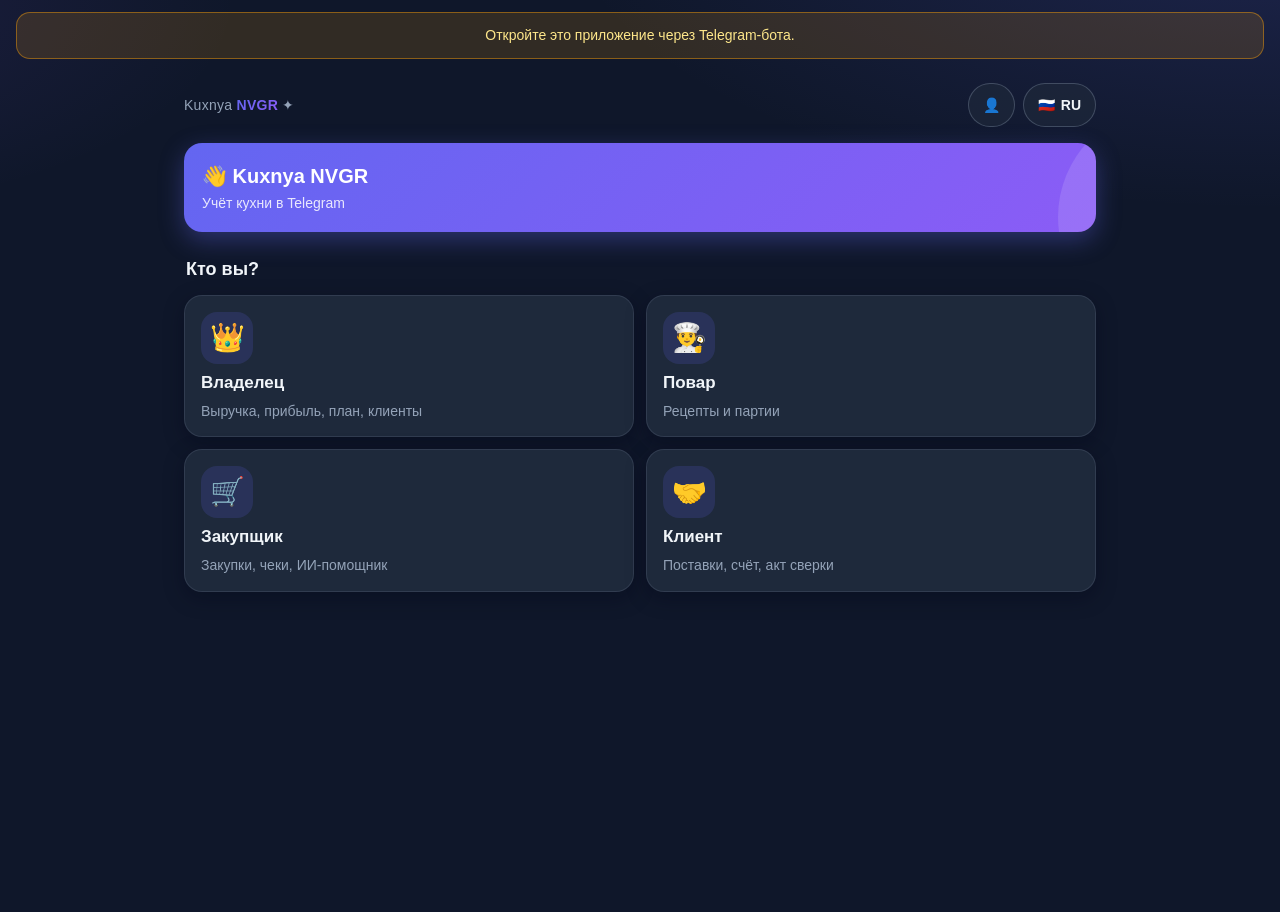
==== templates/index.html @ 3eb4c25a "Вход «Войти», план/факт с прогнозом, детали клиента, «откуда цифры», акт как в 1С По отзывам о внедр" ====
<!DOCTYPE html>
<html lang="ru">
<head>
  <meta charset="UTF-8">
  <meta name="viewport" content="width=device-width, initial-scale=1, maximum-scale=1, viewport-fit=cover">
  <meta name="theme-color" content="#0f172a">
  <title>Kuxnya NVGR</title>
  <script src="https://telegram.org/js/telegram-web-app.js"></script>
  <link rel="stylesheet" href="/static/css/style.css">
</head>
<body>
  <!--
    Экран «Войти». Его открывает синяя кнопка меню бота.
    Если роль уже выбрана — сразу переходим на её экран; если нет (или нажали «Сменить роль»,
    ?choose=1) — показываем карточки ролей. Права проверяет сервер: POST /api/me/role.
  -->
  <main class="app">
    <header class="topbar">
      <div>
        <div class="hello" id="hello">👋 Kuxnya NVGR</div>
        <div class="subtitle" data-i18n="enter_subtitle"></div>
      </div>
    </header>

    <div id="loading" class="card" style="text-align:center">
      <span class="spinner" style="border-color:rgba(255,255,255,.2);border-top-color:#8b5cf6"></span>
    </div>

    <section class="section" id="roles" hidden>
      <div class="section-title" data-i18n="choose_role_title"></div>
      <div class="role-grid">
        <button type="button" class="role-card" data-role="owner"><span class="r-icon">👑</span><span class="r-name" data-i18n="role_owner_name"></span><span class="r-hint" data-i18n="role_owner_hint"></span></button>
        <button type="button" class="role-card" data-role="cook"><span class="r-icon">👨‍🍳</span><span class="r-name" data-i18n="role_cook_name"></span><span class="r-hint" data-i18n="role_cook_hint"></span></button>
        <button type="button" class="role-card" data-role="purchaser"><span class="r-icon">🛒</span><span class="r-name" data-i18n="role_purchaser_name"></span><span class="r-hint" data-i18n="role_purchaser_hint"></span></button>
        <button type="button" class="role-card" data-role="client"><span class="r-icon">🤝</span><span class="r-name" data-i18n="role_client_name"></span><span class="r-hint" data-i18n="role_client_hint"></span></button>
      </div>
    </section>
  </main>

  <script src="/static/js/i18n.js"></script>
  <script src="/static/js/app.js"></script>
  <script>
    "use strict";
    App.init();
    const { api, tg, esc, toast, showError } = App;
    const t = I18N.t;
    const $ = (id) => document.getElementById(id);
    const params = new URLSearchParams(location.search);
    const ROLES = ["owner", "cook", "purchaser", "client"];

    /** Переход на экран роли с сохранением языка */
    function go(role) {
      location.replace(`/app/${role}?lang=${encodeURIComponent(I18N.lang)}`);
    }

    function showRoles(current) {
      $("loading").hidden = true;
      $("roles").hidden = false;
      document.querySelectorAll(".role-card").forEach((c) => c.classList.toggle("active", c.dataset.role === current));
    }

    (async function start() {
      const name = tg && tg.initDataUnsafe && tg.initDataUnsafe.user ? tg.initDataUnsafe.user.first_name : "";
      if (name) $("hello").textContent = `👋 ${t("greet_hello")}, ${name}`;
      let me = null;
      try { me = await api("/api/me"); } catch (e) { /* вне Telegram — просто покажем роли */ }
      if (me && me.role && ROLES.includes(me.role) && !params.get("choose")) return go(me.role);
      showRoles(me && me.role);
    })();

    $("roles").addEventListener("click", async (ev) => {
      const card = ev.target.closest("[data-role]");
      if (!card || card.disabled) return;
      document.querySelectorAll(".role-card").forEach((c) => { c.disabled = true; });
      card.classList.add("active");
      try {
        await api("/api/me/role", { json: { role: card.dataset.role } });   // права проверяет сервер
        go(card.dataset.role);
      } catch (e) {
        toast(e.status === 403 ? t("role_not_allowed") : App.errorText(e), "error");
        document.querySelectorAll(".role-card").forEach((c) => { c.disabled = false; c.classList.remove("active"); });
      }
    });
  </script>
</body>
</html>
---- static/css/style.css ----
/* =====================================================================
   Kuxnya NVGR — единые стили всех Mini App (владелец, повар, закупщик, клиент).
   Mobile-first: базовые стили — для телефона, медиа-запросы расширяют
   сетки на планшете и десктопе. Тёмная тема по умолчанию.
   ===================================================================== */

/* ---------- 1. Цветовая схема и размеры (CSS-переменные) ---------- */
:root {
  /* Фон и поверхности */
  --bg: #0f172a;              /* фон страницы */
  --bg-elevated: #1e293b;     /* карточки */
  --bg-soft: #334155;         /* поля ввода, вложенные блоки */
  --border: rgba(148, 163, 184, 0.16);
  --border-strong: rgba(148, 163, 184, 0.32);

  /* Текст */
  --text: #f1f5f9;
  --text-muted: #94a3b8;
  --text-dim: #64748b;

  /* Акценты */
  --primary: #6366f1;
  --primary-2: #8b5cf6;
  --primary-soft: rgba(99, 102, 241, 0.16);
  --success: #10b981;
  --success-soft: rgba(16, 185, 129, 0.15);
  --danger: #ef4444;
  --danger-soft: rgba(239, 68, 68, 0.15);
  --warning: #f59e0b;
  --warning-soft: rgba(245, 158, 11, 0.15);
  --info: #38bdf8;
  --info-soft: rgba(56, 189, 248, 0.15);

  /* Градиенты для акцентных элементов */
  --grad-primary: linear-gradient(135deg, #6366f1 0%, #8b5cf6 100%);
  --grad-success: linear-gradient(135deg, #10b981 0%, #059669 100%);
  --grad-danger: linear-gradient(135deg, #ef4444 0%, #dc2626 100%);
  --grad-warning: linear-gradient(135deg, #f59e0b 0%, #ea580c 100%);
  --grad-info: linear-gradient(135deg, #38bdf8 0%, #6366f1 100%);

  /* Скругления, тени, отступы, анимации */
  --radius-sm: 10px;
  --radius: 14px;
  --radius-lg: 18px;
  --shadow: 0 6px 20px rgba(2, 6, 23, 0.35);
  --shadow-lg: 0 18px 48px rgba(2, 6, 23, 0.55);
  --shadow-glow: 0 8px 24px rgba(99, 102, 241, 0.35);
  --gap: 12px;
  --tap: 48px;                /* минимальная высота нажимаемого элемента (>= 44px) */
  --ease: cubic-bezier(0.22, 1, 0.36, 1);
  --t-fast: 0.15s var(--ease);
  --t: 0.25s var(--ease);
  --safe-bottom: env(safe-area-inset-bottom, 0px);
}

/* ---------- 2. Базовые стили ---------- */
*, *::before, *::after { box-sizing: border-box; }

/* Атрибут hidden всегда скрывает элемент: иначе display у классов (.btn и др.) перебивает его */
[hidden] { display: none !important; }

html { -webkit-text-size-adjust: 100%; color-scheme: dark; }

body {
  margin: 0;
  min-height: 100vh;
  background:
    radial-gradient(1200px 500px at 100% -10%, rgba(99, 102, 241, 0.18), transparent 60%),
    radial-gradient(900px 400px at -20% 0%, rgba(139, 92, 246, 0.12), transparent 55%),
    var(--bg);
  background-attachment: fixed;
  color: var(--text);
  font: 15px/1.5 -apple-system, BlinkMacSystemFont, "SF Pro Text", "Segoe UI", Roboto, "Helvetica Neue", Arial, sans-serif;
  -webkit-font-smoothing: antialiased;
  -webkit-tap-highlight-color: transparent;
}

/* Основной контейнер страницы */
.app {
  max-width: 720px;
  margin: 0 auto;
  padding: 16px 16px calc(96px + var(--safe-bottom));
  display: flex;
  flex-direction: column;
  gap: 16px;
}

h1, h2, h3 { margin: 0; line-height: 1.25; letter-spacing: -0.01em; }
h1 { font-size: 22px; font-weight: 700; }
h2 { font-size: 18px; font-weight: 650; }
h3 { font-size: 16px; font-weight: 600; }
p { margin: 0; }
a { color: var(--primary); }

.muted { color: var(--text-muted); }
.dim { color: var(--text-dim); }
.small { font-size: 14px; }
.ok, .text-success { color: var(--success); }
.danger, .text-danger { color: var(--danger); }
.text-warning { color: var(--warning); }
.right { text-align: right; }
.nowrap { white-space: nowrap; }
.num { font-variant-numeric: tabular-nums; }

/* ---------- 3. Верхняя панель (приветствие + баланс) ---------- */
.topbar {
  display: flex;
  align-items: center;
  justify-content: space-between;
  gap: var(--gap);
  padding: 18px;
  border-radius: var(--radius-lg);
  background: var(--grad-primary);
  box-shadow: var(--shadow-glow);
  color: #fff;
  position: relative;
  overflow: hidden;
  animation: fade-up 0.4s var(--ease) both;
}
.topbar::after { /* декоративный блик */
  content: "";
  position: absolute;
  inset: -40% -20% auto auto;
  width: 220px; height: 220px;
  border-radius: 50%;
  background: rgba(255, 255, 255, 0.12);
  pointer-events: none;
}
.topbar .hello { font-size: 20px; font-weight: 700; }
.topbar .subtitle { font-size: 14px; opacity: 0.85; margin-top: 2px; }
.topbar .balance {
  text-align: right;
  background: rgba(255, 255, 255, 0.16);
  border: 1px solid rgba(255, 255, 255, 0.22);
  border-radius: var(--radius);
  padding: 8px 12px;
  backdrop-filter: blur(6px);
  position: relative;
  z-index: 1;
  flex-shrink: 0;
}
.topbar .balance .label { font-size: 12px; opacity: 0.85; }
.topbar .balance .value { font-size: 17px; font-weight: 700; white-space: nowrap; }

/* ---------- 4. Карточки ---------- */
.card {
  background: var(--bg-elevated);
  border: 1px solid var(--border);
  border-radius: var(--radius-lg);
  padding: 16px;
  box-shadow: var(--shadow);
  animation: fade-up 0.35s var(--ease) both;
}
.card + .card { margin-top: 0; }
.card-head {
  display: flex;
  align-items: center;
  justify-content: space-between;
  gap: var(--gap);
  margin-bottom: 12px;
}
.card-head .hint { font-size: 13px; color: var(--text-muted); }

.section { display: flex; flex-direction: column; gap: 12px; }
.section-title {
  display: flex; align-items: center; justify-content: space-between; gap: var(--gap);
  font-size: 18px; font-weight: 650; margin: 4px 2px 0;
}

/* ---------- 5. KPI-карточки (сетка 2x2) ---------- */
.kpi-grid {
  display: grid;
  grid-template-columns: repeat(2, minmax(0, 1fr));
  gap: var(--gap);
}
.kpi {
  position: relative;
  display: flex;
  flex-direction: column;
  gap: 8px;
  padding: 14px;
  min-height: 116px;
  border-radius: var(--radius-lg);
  background: var(--bg-elevated);
  border: 1px solid var(--border);
  box-shadow: var(--shadow);
  overflow: hidden;
  transition: transform var(--t), border-color var(--t);
  animation: fade-up 0.4s var(--ease) both;
}
.kpi:nth-child(2) { animation-delay: 0.04s; }
.kpi:nth-child(3) { animation-delay: 0.08s; }
.kpi:nth-child(4) { animation-delay: 0.12s; }
.kpi:hover { transform: translateY(-2px); border-color: var(--border-strong); }
.kpi .icon {
  width: 40px; height: 40px;
  display: grid; place-items: center;
  border-radius: 12px;
  font-size: 20px;
  background: var(--grad-primary);
  box-shadow: 0 6px 16px rgba(99, 102, 241, 0.35);
}
.kpi.success .icon { background: var(--grad-success); box-shadow: 0 6px 16px rgba(16, 185, 129, 0.3); }
.kpi.warning .icon { background: var(--grad-warning); box-shadow: 0 6px 16px rgba(245, 158, 11, 0.3); }
.kpi.danger .icon  { background: var(--grad-danger);  box-shadow: 0 6px 16px rgba(239, 68, 68, 0.3); }
.kpi.info .icon    { background: var(--grad-info);    box-shadow: 0 6px 16px rgba(56, 189, 248, 0.3); }
.kpi .label { font-size: 14px; color: var(--text-muted); }
.kpi .value { font-size: 20px; font-weight: 750; line-height: 1.15; font-variant-numeric: tabular-nums; word-break: break-word; }
.kpi .sub { font-size: 13px; color: var(--text-dim); }
.kpi.wide { grid-column: 1 / -1; }

/* Компактные показатели (строка мини-статистики) */
.mini-stats {
  display: grid;
  grid-template-columns: repeat(2, minmax(0, 1fr));
  gap: 8px;
}
.mini-stat {
  padding: 10px 12px;
  border-radius: var(--radius);
  background: rgba(30, 41, 59, 0.6);
  border: 1px solid var(--border);
}
.mini-stat .label { font-size: 13px; color: var(--text-muted); }
.mini-stat .value { font-size: 15px; font-weight: 650; font-variant-numeric: tabular-nums; }

/* ---------- 6. Графики ---------- */
.chart-box { position: relative; height: 240px; }
.chart-box.small { height: 200px; }

/* ---------- 7. Кнопки ---------- */
.btn {
  display: inline-flex;
  align-items: center;
  justify-content: center;
  gap: 8px;
  width: 100%;
  min-height: var(--tap);
  padding: 12px 18px;
  border: 0;
  border-radius: var(--radius);
  background: var(--grad-primary);
  color: #fff;
  font: inherit;
  font-size: 16px;
  font-weight: 650;
  cursor: pointer;
  box-shadow: var(--shadow-glow);
  transition: transform var(--t-fast), box-shadow var(--t), filter var(--t), opacity var(--t);
  user-select: none;
}
.btn:hover { filter: brightness(1.08); box-shadow: 0 10px 28px rgba(99, 102, 241, 0.45); }
.btn:active { transform: scale(0.97); }
.btn:disabled { opacity: 0.5; cursor: default; transform: none; filter: none; }
.btn.lg { min-height: 56px; font-size: 17px; border-radius: var(--radius-lg); }
.btn.secondary { background: var(--bg-soft); color: var(--text); box-shadow: none; }
.btn.secondary:hover { background: #3b4a61; }
.btn.ghost { background: transparent; color: var(--primary); box-shadow: none; border: 1px solid var(--border-strong); }
.btn.ghost:hover { background: var(--primary-soft); }
.btn.success { background: var(--grad-success); box-shadow: 0 8px 24px rgba(16, 185, 129, 0.3); }
.btn.danger { background: var(--grad-danger); box-shadow: 0 8px 24px rgba(239, 68, 68, 0.3); }
.btn.auto { width: auto; }
.btn .spinner { width: 18px; height: 18px; }

/* Кнопки быстрых действий (иконка + подпись) */
.quick-actions {
  display: grid;
  grid-template-columns: repeat(3, minmax(0, 1fr));
  gap: 8px;
}
.quick-action {
  display: flex;
  flex-direction: column;
  align-items: center;
  justify-content: center;
  gap: 4px;
  min-height: 68px;
  padding: 10px 6px;
  border-radius: var(--radius);
  border: 1px solid var(--border);
  background: var(--bg-elevated);
  color: var(--text);
  font: inherit;
  font-size: 13px;
  font-weight: 600;
  cursor: pointer;
  transition: transform var(--t-fast), background var(--t), border-color var(--t);
}
.quick-action .qa-icon { font-size: 22px; line-height: 1; }
.quick-action:hover { background: #24324a; border-color: var(--border-strong); }
.quick-action:active { transform: scale(0.96); }
.quick-action:disabled { opacity: 0.5; }

/* Круглая кнопка-иконка (закрыть модалку и т.п.) */
.icon-btn {
  width: 44px; height: 44px;
  display: grid; place-items: center;
  border-radius: 50%;
  border: 0;
  background: var(--bg-soft);
  color: var(--text);
  font-size: 18px;
  cursor: pointer;
  transition: background var(--t), transform var(--t-fast);
  flex-shrink: 0;
}
.icon-btn:hover { background: #3b4a61; }
.icon-btn:active { transform: scale(0.92); }

/* ---------- 8. Вкладки (сегментированный переключатель) ---------- */
.tabs {
  position: sticky;
  top: 8px;
  z-index: 20;
  display: flex;
  gap: 4px;
  padding: 4px;
  border-radius: var(--radius);
  background: rgba(30, 41, 59, 0.85);
  border: 1px solid var(--border);
  backdrop-filter: blur(10px);
  box-shadow: var(--shadow);
}
.tabs button {
  flex: 1;
  min-height: 44px;
  padding: 8px 10px;
  border: 0;
  border-radius: var(--radius-sm);
  background: transparent;
  color: var(--text-muted);
  font: inherit;
  font-size: 14px;
  font-weight: 600;
  cursor: pointer;
  transition: background var(--t), color var(--t), box-shadow var(--t);
  white-space: nowrap;
}
.tabs button:hover { color: var(--text); }
.tabs button.active { background: var(--grad-primary); color: #fff; box-shadow: 0 4px 14px rgba(99, 102, 241, 0.4); }
[data-panel] { animation: fade-in 0.25s var(--ease) both; }

/* Чипы (выбор периода и т.п.) */
.chips { display: flex; gap: 8px; overflow-x: auto; scrollbar-width: none; padding-bottom: 2px; }
.chips::-webkit-scrollbar { display: none; }
.chip {
  flex-shrink: 0;
  min-height: 44px;
  padding: 8px 16px;
  border-radius: 999px;
  border: 1px solid var(--border-strong);
  background: transparent;
  color: var(--text-muted);
  font: inherit;
  font-size: 14px;
  font-weight: 600;
  cursor: pointer;
  transition: all var(--t);
}
.chip:hover { color: var(--text); border-color: var(--primary); }
.chip.active { background: var(--primary-soft); border-color: var(--primary); color: #c7d2fe; }

/* ---------- 9. Формы ---------- */
.form { display: flex; flex-direction: column; gap: 12px; }
.field { display: flex; flex-direction: column; gap: 6px; }
label { font-size: 14px; color: var(--text-muted); font-weight: 500; }
input, select, textarea {
  width: 100%;
  min-height: var(--tap);
  padding: 12px 14px;
  border-radius: var(--radius);
  border: 1px solid var(--border-strong);
  background: var(--bg-soft);
  color: var(--text);
  font: inherit;
  font-size: 16px;                 /* 16px — чтобы iOS не увеличивал страницу при фокусе */
  outline: none;
  transition: border-color var(--t), box-shadow var(--t), background var(--t);
  -webkit-appearance: none;
  appearance: none;
}
select {
  padding-right: 40px;
  background-image: url("data:image/svg+xml,%3Csvg xmlns='http://www.w3.org/2000/svg' width='12' height='8' viewBox='0 0 12 8'%3E%3Cpath d='M1 1l5 5 5-5' stroke='%2394a3b8' stroke-width='2' fill='none' stroke-linecap='round'/%3E%3C/svg%3E");
  background-repeat: no-repeat;
  background-position: right 14px center;
}
input::placeholder { color: var(--text-dim); }
input:focus, select:focus, textarea:focus {
  border-color: var(--primary);
  box-shadow: 0 0 0 4px rgba(99, 102, 241, 0.2);
  background: #3a4860;
}
input.invalid, select.invalid { border-color: var(--danger); box-shadow: 0 0 0 4px rgba(239, 68, 68, 0.15); }
input[type="date"] { min-width: 0; }
input[type="date"]::-webkit-calendar-picker-indicator { filter: invert(0.8); }
.row { display: grid; grid-template-columns: repeat(2, minmax(0, 1fr)); gap: 12px; }
.row.thirds { grid-template-columns: 2fr 1fr; }

/* Итоговая сумма крупным шрифтом */
.total-big {
  display: flex;
  align-items: baseline;
  justify-content: space-between;
  gap: var(--gap);
  padding: 14px 16px;
  border-radius: var(--radius);
  background: var(--primary-soft);
  border: 1px solid rgba(99, 102, 241, 0.35);
}
.total-big .label { font-size: 14px; color: #c7d2fe; }
.total-big .value { font-size: 26px; font-weight: 800; font-variant-numeric: tabular-nums; }

/* ---------- 10. Списки и таблицы ---------- */
.list { display: flex; flex-direction: column; }
.list-item {
  display: flex;
  align-items: center;
  justify-content: space-between;
  gap: var(--gap);
  min-height: 56px;
  padding: 10px 8px;
  margin: 0 -8px;
  border-radius: var(--radius-sm);
  transition: background var(--t);
}
.list-item + .list-item { border-top: 1px solid var(--border); }
.list-item:hover { background: rgba(51, 65, 85, 0.45); }
.list-item .title { font-weight: 600; }
.list-item .hint { font-size: 14px; color: var(--text-muted); }
.list-item .amount { font-weight: 700; font-variant-numeric: tabular-nums; white-space: nowrap; }
.list-item .lead {
  width: 40px; height: 40px; flex-shrink: 0;
  display: grid; place-items: center;
  border-radius: 12px;
  background: var(--bg-soft);
  font-size: 18px;
}
.list-item .grow { flex: 1; min-width: 0; }
.list-item .grow .title { overflow: hidden; text-overflow: ellipsis; }

/* Группа по месяцу в списке поставок */
.list-group-title {
  font-size: 13px; font-weight: 600; color: var(--text-dim);
  text-transform: uppercase; letter-spacing: 0.04em;
  padding: 12px 0 4px;
}

.table-wrap { overflow-x: auto; margin: 0 -4px; }
table { width: 100%; border-collapse: separate; border-spacing: 0; font-size: 14px; }
th {
  text-align: left; font-weight: 600; font-size: 12px; color: var(--text-muted);
  text-transform: uppercase; letter-spacing: 0.04em;
  padding: 8px 10px; border-bottom: 1px solid var(--border-strong);
}
td { padding: 11px 10px; border-bottom: 1px solid var(--border); vertical-align: middle; }
tbody tr:nth-child(even) td { background: rgba(51, 65, 85, 0.22); }
tbody tr { transition: background var(--t); }
tbody tr:hover td { background: rgba(99, 102, 241, 0.12); }
tbody tr:last-child td { border-bottom: 0; }
th.right, td.right { text-align: right; }

/* ---------- 11. Бейджи и статусы ---------- */
.badge {  /* мелкая метка-статус: 13px */
  display: inline-flex; align-items: center; gap: 4px;
  padding: 3px 10px;
  border-radius: 999px;
  font-size: 13px; font-weight: 600;
  background: var(--bg-soft); color: var(--text-muted);
  white-space: nowrap;
}
.badge.ok { background: var(--success-soft); color: #6ee7b7; }
.badge.danger { background: var(--danger-soft); color: #fca5a5; }
.badge.warning { background: var(--warning-soft); color: #fcd34d; }
.badge.info { background: var(--primary-soft); color: #c7d2fe; }

/* ---------- 12. Карточки клиентов (владелец) ---------- */
.client-grid { display: grid; grid-template-columns: 1fr; gap: var(--gap); }
.client-card {
  display: flex;
  flex-direction: column;
  gap: 12px;
  padding: 16px;
  border-radius: var(--radius-lg);
  background: var(--bg-elevated);
  border: 1px solid var(--border);
  box-shadow: var(--shadow);
  transition: transform var(--t), border-color var(--t);
  animation: fade-up 0.35s var(--ease) both;
}
.client-card:hover { transform: translateY(-2px); border-color: var(--border-strong); }
.client-card .head { display: flex; align-items: center; gap: 12px; }
.avatar {
  width: 46px; height: 46px; flex-shrink: 0;
  display: grid; place-items: center;
  border-radius: 14px;
  background: var(--grad-info);
  color: #fff; font-weight: 750; font-size: 16px;
}
.client-card .name { font-weight: 700; font-size: 16px; }
.client-card .figures { display: grid; grid-template-columns: repeat(3, minmax(0, 1fr)); gap: 8px; }
.client-card .figure { padding: 8px 10px; border-radius: var(--radius-sm); background: rgba(51, 65, 85, 0.45); }
.client-card .figure .label { font-size: 12px; color: var(--text-muted); }
.client-card .figure .value { font-size: 14px; font-weight: 650; font-variant-numeric: tabular-nums; }
.client-card .figure.debt { background: var(--danger-soft); }
.client-card .figure.debt .value { color: #fca5a5; }
.client-card .figure.over { background: var(--success-soft); }
.client-card .figure.over .value { color: #6ee7b7; }
.client-card .actions { display: grid; grid-template-columns: 1fr 1fr; gap: 8px; }
.client-card .actions .btn { min-height: 44px; font-size: 14px; }

/* ---------- 13. Рецепты (повар) ---------- */
.search {
  position: relative;
}
.search input { padding-left: 42px; }
.search::before {
  content: "🔍";
  position: absolute; left: 14px; top: 50%; transform: translateY(-50%);
  font-size: 15px; opacity: 0.7; pointer-events: none;
}
.recipe-grid { display: grid; grid-template-columns: repeat(2, minmax(0, 1fr)); gap: var(--gap); }
.recipe-card {
  display: flex;
  flex-direction: column;
  gap: 8px;
  min-height: 150px;
  padding: 14px;
  border-radius: var(--radius-lg);
  background: var(--bg-elevated);
  border: 1px solid var(--border);
  box-shadow: var(--shadow);
  color: var(--text);
  font: inherit;
  text-align: left;
  cursor: pointer;
  transition: transform var(--t), border-color var(--t), box-shadow var(--t);
  animation: fade-up 0.35s var(--ease) both;
}
.recipe-card:hover { transform: translateY(-3px); border-color: rgba(99, 102, 241, 0.5); box-shadow: var(--shadow-lg); }
.recipe-card:active { transform: scale(0.98); }
.recipe-card .emoji {
  width: 52px; height: 52px;
  display: grid; place-items: center;
  border-radius: 16px;
  font-size: 28px;
  background: linear-gradient(135deg, rgba(99, 102, 241, 0.25), rgba(139, 92, 246, 0.15));
}
.recipe-card .name { font-weight: 700; font-size: 15px; line-height: 1.25; }
.recipe-card .meta { font-size: 14px; color: var(--text-muted); margin-top: auto; }

/* ---------- 14. Позиции чека с чекбоксами (закупщик) ---------- */
.check-item {
  display: grid;
  grid-template-columns: 44px 1fr;
  gap: 10px;
  padding: 12px;
  border-radius: var(--radius);
  background: rgba(51, 65, 85, 0.35);
  border: 1px solid var(--border);
  transition: border-color var(--t), background var(--t), opacity var(--t);
}
.check-item + .check-item { margin-top: 8px; }
.check-item.selected { border-color: rgba(99, 102, 241, 0.55); background: rgba(99, 102, 241, 0.1); }
.check-item.done { opacity: 0.6; }
.check-item .title { font-weight: 600; }
.check-item .meta { font-size: 14px; color: var(--text-muted); }
.check-item select { margin-top: 8px; min-height: 44px; padding-top: 8px; padding-bottom: 8px; font-size: 15px; }

/* Собственный чекбокс 44x44 */
.checkbox { position: relative; width: 44px; height: 44px; display: grid; place-items: center; cursor: pointer; }
.checkbox input { position: absolute; opacity: 0; width: 100%; height: 100%; margin: 0; cursor: pointer; min-height: 0; }
.checkbox .box {
  width: 26px; height: 26px;
  border-radius: 8px;
  border: 2px solid var(--border-strong);
  background: var(--bg-soft);
  display: grid; place-items: center;
  transition: all var(--t);
}
.checkbox input:checked + .box { background: var(--grad-primary); border-color: transparent; }
.checkbox input:checked + .box::after { content: "✓"; color: #fff; font-weight: 800; font-size: 15px; }
.checkbox input:disabled + .box { opacity: 0.4; }
.checkbox input:focus-visible + .box { box-shadow: 0 0 0 4px rgba(99, 102, 241, 0.3); }

/* Зона загрузки фото чека */
.upload {
  display: flex;
  flex-direction: column;
  align-items: center;
  justify-content: center;
  gap: 8px;
  width: 100%;
  min-height: 150px;
  padding: 20px;
  border-radius: var(--radius-lg);
  border: 2px dashed rgba(99, 102, 241, 0.5);
  background: rgba(99, 102, 241, 0.07);
  color: var(--text);
  font: inherit;
  cursor: pointer;
  transition: background var(--t), border-color var(--t), transform var(--t-fast);
}
.upload:hover { background: rgba(99, 102, 241, 0.13); border-color: var(--primary); }
.upload:active { transform: scale(0.99); }
.upload:disabled { cursor: default; opacity: 0.7; }
.upload .u-icon { font-size: 40px; }
.upload .u-title { font-size: 17px; font-weight: 700; }
.upload .u-hint { font-size: 13px; color: var(--text-muted); }

/* ---------- 15. Модальные окна ---------- */
.modal-backdrop {
  position: fixed;
  inset: 0;
  z-index: 100;
  display: flex;
  align-items: flex-end;              /* на телефоне — «шторка» снизу */
  justify-content: center;
  background: rgba(2, 6, 23, 0.65);
  backdrop-filter: blur(4px);
  animation: fade-in 0.2s ease both;
}
.modal-backdrop.closing { animation: fade-out 0.2s ease both; }
.modal {
  position: relative;
  width: 100%;
  max-width: 560px;
  max-height: 92vh;
  display: flex;
  flex-direction: column;
  background: var(--bg-elevated);
  border: 1px solid var(--border-strong);
  border-radius: 22px 22px 0 0;
  box-shadow: var(--shadow-lg);
  animation: sheet-up 0.32s var(--ease) both;
}
.modal-backdrop.closing .modal { animation: sheet-down 0.2s ease both; }
.modal-head {
  display: flex; align-items: center; justify-content: space-between; gap: 12px;
  padding: 14px 16px 8px;
}
.modal-head::before { /* «ручка» шторки */
  content: "";
  position: absolute;
  left: 50%; transform: translateX(-50%);
  top: 7px;
  width: 40px; height: 4px; border-radius: 4px;
  background: var(--border-strong);
}
.modal-head h2 { font-size: 19px; }
.modal-body { padding: 8px 16px 16px; overflow-y: auto; display: flex; flex-direction: column; gap: 12px; }
.modal-foot {
  display: grid; grid-template-columns: 1fr 1fr; gap: 10px;
  padding: 12px 16px calc(16px + var(--safe-bottom));
  border-top: 1px solid var(--border);
}
.modal-foot.single { grid-template-columns: 1fr; }
.modal .confirm-text { font-size: 16px; line-height: 1.5; }
.modal .confirm-icon { font-size: 40px; text-align: center; }

/* ---------- 16. Toast-уведомления ---------- */
.toast {
  position: fixed;
  left: 50%;
  top: calc(12px + env(safe-area-inset-top, 0px));   /* сверху: внизу кнопки модалок и MainButton */
  z-index: 200;
  display: flex; align-items: center; gap: 10px;
  max-width: min(92vw, 520px);
  padding: 13px 18px;
  border-radius: var(--radius);
  background: #111827;
  border: 1px solid var(--border-strong);
  color: #fff;
  font-size: 15px;
  font-weight: 550;
  white-space: pre-line;
  box-shadow: var(--shadow-lg);
  opacity: 0;
  transform: translate(-50%, -20px) scale(0.96);
  pointer-events: none;
  transition: opacity var(--t), transform var(--t);
}
.toast.show { opacity: 1; transform: translate(-50%, 0) scale(1); }
.toast::before { font-size: 18px; }
.toast.ok { border-color: rgba(16, 185, 129, 0.6); }  /* ✅ уже есть в текстах успеха */
.toast.error { border-color: rgba(239, 68, 68, 0.7); background: #2a1215; }
.toast.error::before { content: "⚠️"; }
.toast.warning { border-color: rgba(245, 158, 11, 0.7); }
.toast.warning::before { content: "⏳"; }

/* ---------- 17. Состояния: загрузка, пусто, ошибка, баннер ---------- */
.skeleton {
  border-radius: var(--radius);
  background: linear-gradient(90deg, rgba(51, 65, 85, 0.5) 25%, rgba(71, 85, 105, 0.6) 37%, rgba(51, 65, 85, 0.5) 63%);
  background-size: 400% 100%;
  animation: shimmer 1.3s ease infinite;
}
.skeleton.line { height: 16px; margin: 10px 0; }
.skeleton.block { height: 116px; }
.loader { color: var(--text-muted); padding: 12px 0; text-align: center; }
.empty {
  padding: 24px 12px;
  text-align: center;
  color: var(--text-muted);
}
.empty .e-icon { font-size: 34px; display: block; margin-bottom: 6px; }
.error-box {
  display: flex; gap: 10px; align-items: flex-start;
  padding: 14px 16px;
  border-radius: var(--radius);
  background: var(--danger-soft);
  border: 1px solid rgba(239, 68, 68, 0.45);
  color: #fecaca;
  font-weight: 500;
}
.error-box::before { content: "⚠️"; }
.banner {
  margin: 12px 16px 0;
  padding: 12px 14px;
  border-radius: var(--radius);
  background: var(--warning-soft);
  border: 1px solid rgba(245, 158, 11, 0.45);
  color: #fde68a;
  font-size: 14px;
  text-align: center;
}
.spinner {
  width: 22px; height: 22px;
  border-radius: 50%;
  border: 3px solid rgba(255, 255, 255, 0.25);
  border-top-color: #fff;
  animation: spin 0.8s linear infinite;
  display: inline-block;
}

/* Подсказка-ссылка внизу экрана */
.footer-note { text-align: center; font-size: 13px; color: var(--text-dim); padding: 8px 0; }

/* ---------- 18. Анимации ---------- */
@keyframes fade-in { from { opacity: 0; } to { opacity: 1; } }
@keyframes fade-out { from { opacity: 1; } to { opacity: 0; } }
@keyframes fade-up { from { opacity: 0; transform: translateY(8px); } to { opacity: 1; transform: none; } }
@keyframes sheet-up { from { transform: translateY(100%); } to { transform: none; } }
@keyframes sheet-down { from { transform: none; } to { transform: translateY(100%); } }
@keyframes shimmer { 0% { background-position: 100% 50%; } 100% { background-position: 0 50%; } }
@keyframes spin { to { transform: rotate(360deg); } }

/* Пользователь отключил анимации в системе — уважаем это */
@media (prefers-reduced-motion: reduce) {
  *, *::before, *::after { animation-duration: 0.01ms !important; animation-iteration-count: 1 !important; transition-duration: 0.01ms !important; }
}

/* ---------- 19. Медиа-запросы ---------- */
/* Очень узкие телефоны (320–360px): чуть компактнее */
@media (max-width: 360px) {
  .app { padding-left: 12px; padding-right: 12px; }
  .kpi .value { font-size: 17px; }
  .topbar { flex-direction: column; align-items: flex-start; }
  .topbar .balance { text-align: left; }
  .client-card .figures { grid-template-columns: 1fr; }
  .recipe-grid { grid-template-columns: 1fr; }
  .total-big .value { font-size: 22px; }
}

/* Большие телефоны и планшеты */
@media (min-width: 600px) {
  .app { padding: 24px 24px calc(96px + var(--safe-bottom)); gap: 20px; }
  h1 { font-size: 24px; }
  .kpi-grid { grid-template-columns: repeat(4, minmax(0, 1fr)); }
  .mini-stats { grid-template-columns: repeat(4, minmax(0, 1fr)); }
  .client-grid { grid-template-columns: repeat(2, minmax(0, 1fr)); }
  .recipe-grid { grid-template-columns: repeat(3, minmax(0, 1fr)); }
  .chart-box { height: 300px; }
  .quick-actions { grid-template-columns: repeat(3, minmax(0, 160px)); }
  /* На широком экране модальное окно — по центру, а не шторка снизу */
  .modal-backdrop { align-items: center; padding: 24px; }
  .modal { border-radius: 22px; animation: pop-in 0.25s var(--ease) both; }
  .modal-backdrop.closing .modal { animation: fade-out 0.15s ease both; }
  .modal-head::before { display: none; }
}

/* Десктоп (Telegram Desktop / Web) */
@media (min-width: 960px) {
  .app { max-width: 960px; }
  .recipe-grid { grid-template-columns: repeat(4, minmax(0, 1fr)); }
}

@keyframes pop-in { from { opacity: 0; transform: scale(0.95); } to { opacity: 1; transform: none; } }

/* Наведение мышью — только на устройствах с мышью (на телефоне не «залипает») */
@media (hover: none) {
  .kpi:hover, .client-card:hover, .recipe-card:hover { transform: none; }
}

/* ---------- 20. Верхняя строка: бренд, поддержка, язык ---------- */
.top-tools { display: flex; align-items: center; gap: 8px; margin-bottom: -4px; }
.top-tools .brand { margin-right: auto; font-size: 14px; color: var(--text-muted); letter-spacing: 0.02em; }
.top-tools .brand b { background: var(--grad-primary); -webkit-background-clip: text; background-clip: text; color: transparent; }
.tool-btn {
  display: inline-flex; align-items: center; gap: 6px;
  min-height: 44px; padding: 8px 14px;
  border-radius: 999px;
  border: 1px solid var(--border-strong);
  background: rgba(30, 41, 59, 0.7);
  color: var(--text);
  font: inherit; font-size: 14px; font-weight: 600;
  cursor: pointer;
  transition: background var(--t), border-color var(--t), transform var(--t-fast);
}
.tool-btn:hover { border-color: var(--primary); background: var(--primary-soft); }
.tool-btn:active { transform: scale(0.95); }

/* Выбор языка */
.lang-list { display: flex; flex-direction: column; gap: 8px; }
.lang-option {
  display: flex; align-items: center; gap: 14px;
  min-height: 56px; padding: 12px 16px;
  border-radius: var(--radius);
  border: 1px solid var(--border);
  background: var(--bg-soft);
  color: var(--text);
  font: inherit; font-size: 16px; font-weight: 600; text-align: left;
  cursor: pointer;
  transition: all var(--t);
}
.lang-option .flag { font-size: 24px; }
.lang-option .grow { flex: 1; }
.lang-option .check { opacity: 0; color: #c7d2fe; font-weight: 800; }
.lang-option:hover { border-color: var(--primary); }
.lang-option.active { background: var(--primary-soft); border-color: var(--primary); }
.lang-option.active .check { opacity: 1; }

/* ---------- 21. ИИ-чат закупщика ---------- */
.chat-card { display: flex; flex-direction: column; gap: 12px; padding: 12px; }
.chat-log {
  display: flex; flex-direction: column; gap: 10px;
  min-height: 300px; max-height: 58vh; overflow-y: auto;
  padding: 4px 2px; scroll-behavior: smooth;
}
.bubble {
  max-width: 86%;
  padding: 10px 14px;
  border-radius: 18px;
  font-size: 15px; line-height: 1.5;
  white-space: pre-wrap; word-wrap: break-word;
  animation: fade-up 0.25s var(--ease) both;
}
.bubble.user { align-self: flex-end; background: var(--grad-primary); color: #fff; border-bottom-right-radius: 6px; }
.bubble.ai { align-self: flex-start; background: var(--bg-soft); border-bottom-left-radius: 6px; }
.bubble.ai.error { background: var(--danger-soft); color: #fecaca; }
.bubble .who { display: block; font-size: 12px; font-weight: 700; opacity: 0.75; margin-bottom: 2px; }
.ai-hello { text-align: center; padding: 18px 8px 6px; color: var(--text-muted); }
.ai-hello .ai-avatar {
  width: 64px; height: 64px; margin: 0 auto 10px;
  display: grid; place-items: center; font-size: 32px;
  border-radius: 22px; background: var(--grad-primary); box-shadow: var(--shadow-glow);
}
.ai-hello h3 { color: var(--text); margin-bottom: 4px; }
.typing { display: inline-flex; gap: 4px; padding: 4px 0; }
.typing i { width: 8px; height: 8px; border-radius: 50%; background: var(--text-muted); animation: blink 1.2s infinite both; }
.typing i:nth-child(2) { animation-delay: 0.2s; }
.typing i:nth-child(3) { animation-delay: 0.4s; }
@keyframes blink { 0%, 80%, 100% { opacity: 0.25; transform: translateY(0); } 40% { opacity: 1; transform: translateY(-3px); } }
.chat-input { display: flex; gap: 8px; align-items: flex-end; }
.chat-input textarea { resize: none; min-height: 48px; max-height: 140px; line-height: 1.4; border-radius: 22px; padding: 12px 16px; }
.send-btn {
  width: 48px; height: 48px; flex-shrink: 0;
  display: grid; place-items: center;
  border: 0; border-radius: 50%;
  background: var(--grad-primary); color: #fff; font-size: 20px;
  box-shadow: var(--shadow-glow); cursor: pointer;
  transition: transform var(--t-fast), opacity var(--t);
}
.send-btn:active { transform: scale(0.9); }
.send-btn:disabled { opacity: 0.45; }

/* ---------- 22. Экран «Войти»: выбор роли ---------- */
.role-grid { display: grid; grid-template-columns: repeat(2, minmax(0, 1fr)); gap: var(--gap); }
.role-card {
  display: flex; flex-direction: column; align-items: flex-start; gap: 6px;
  min-height: 140px; padding: 16px;
  border-radius: var(--radius-lg);
  border: 1px solid var(--border);
  background: var(--bg-elevated);
  color: var(--text); font: inherit; text-align: left;
  box-shadow: var(--shadow);
  cursor: pointer;
  transition: transform var(--t), border-color var(--t), background var(--t);
  animation: fade-up 0.35s var(--ease) both;
}
.role-card .r-icon {
  width: 52px; height: 52px; display: grid; place-items: center;
  border-radius: 16px; font-size: 28px; background: var(--primary-soft);
}
.role-card .r-name { font-size: 17px; font-weight: 700; }
.role-card .r-hint { font-size: 14px; color: var(--text-muted); line-height: 1.35; }
.role-card:hover { transform: translateY(-2px); border-color: rgba(99, 102, 241, 0.5); }
.role-card:active { transform: scale(0.98); }
.role-card.active { border-color: var(--primary); background: var(--primary-soft); }
.role-card:disabled { opacity: 0.6; }

/* ---------- 23. Нажимаемые цифры («откуда эти цифры») ---------- */
.tappable { cursor: pointer; position: relative; -webkit-tap-highlight-color: transparent; }
.tappable:active { transform: scale(0.98); }
.kpi.tappable::after, .mini-stat.tappable::after {
  content: "ⓘ"; position: absolute; top: 10px; right: 12px;
  font-size: 13px; color: var(--text-dim);
}
.balance.tappable { transition: background var(--t); }
.balance.tappable:hover { background: rgba(255, 255, 255, 0.24); }
.mini-stat.tappable { transition: border-color var(--t); }
.mini-stat.tappable:hover { border-color: var(--border-strong); }
.chevron { margin-left: auto; font-size: 24px; color: var(--text-dim); line-height: 1; }

.explain-table { display: flex; flex-direction: column; border-radius: var(--radius); overflow: hidden; border: 1px solid var(--border); }
.explain-table .er { display: flex; justify-content: space-between; gap: 12px; padding: 11px 14px; font-size: 14px; }
.explain-table .er:nth-child(even) { background: rgba(51, 65, 85, 0.3); }
.explain-table .er b { font-variant-numeric: tabular-nums; text-align: right; }
.explain-table .er.total { background: var(--primary-soft); font-weight: 700; }
.formula {
  padding: 14px 16px; border-radius: var(--radius);
  background: rgba(99, 102, 241, 0.1); border: 1px dashed rgba(99, 102, 241, 0.45);
  font-size: 15px; line-height: 1.8; font-variant-numeric: tabular-nums;
}

/* ---------- 24. План / факт / прогноз ---------- */
.month-nav { display: flex; align-items: center; gap: 6px; }
.month-label { min-width: 84px; text-align: center; font-weight: 600; font-size: 14px; text-transform: capitalize; }
.plan-grid { display: grid; grid-template-columns: repeat(3, minmax(0, 1fr)); gap: 8px; margin-bottom: 12px; }
.plan-cell { padding: 10px 12px; border-radius: var(--radius); background: rgba(51, 65, 85, 0.4); border: 1px solid var(--border); }
.plan-cell .label { font-size: 13px; color: var(--text-muted); display: flex; flex-wrap: wrap; gap: 4px; align-items: center; }
.plan-cell .label .badge { font-size: 11px; padding: 1px 7px; }
.plan-cell .value { font-size: 19px; font-weight: 750; font-variant-numeric: tabular-nums; margin-top: 2px; }
.plan-cell .value small { font-size: 12px; font-weight: 500; color: var(--text-muted); }
.plan-cell .sub { font-size: 13px; color: var(--text-dim); font-variant-numeric: tabular-nums; }
.pbar { position: relative; height: 12px; border-radius: 999px; background: var(--bg-soft); overflow: hidden; }
.pbar .pfc {
  position: absolute; inset: 0 auto 0 0; border-radius: 999px;
  background: repeating-linear-gradient(45deg, rgba(139, 92, 246, 0.45) 0 6px, rgba(139, 92, 246, 0.2) 6px 12px);
}
.pbar .pfact { position: absolute; inset: 0 auto 0 0; border-radius: 999px; background: var(--grad-primary); }
.pbar.good .pfact { background: var(--grad-success); }
.pbar.warn .pfact { background: var(--grad-warning); }
.pbar .pmark { position: absolute; top: -2px; bottom: -2px; width: 2px; background: #fff; opacity: 0.8; }
@media (max-width: 400px) {
  .plan-grid { grid-template-columns: 1fr; }
}
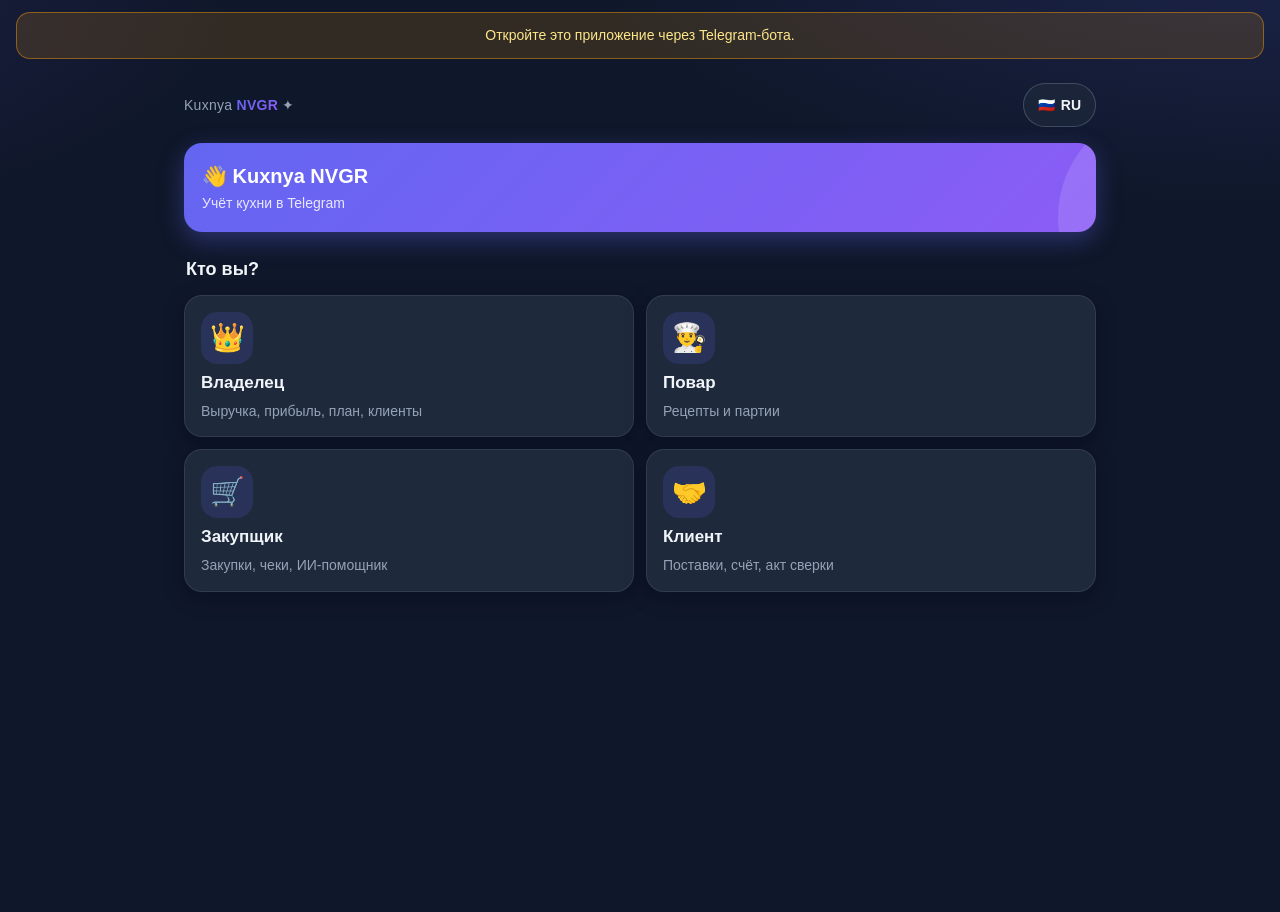
==== commit 7e498ce6: "Роли назначает владелец: «👥 Команда», кнопка «ОТКРЫТЬ» ведёт сразу в свой кабинет - Новый человек (О" ====
--- a/templates/index.html
+++ b/templates/index.html
@@ -10,9 +10,10 @@
 </head>
 <body>
   <!--
-    Экран «Войти». Его открывает синяя кнопка меню бота.
-    Если роль уже выбрана — сразу переходим на её экран; если нет (или нажали «Сменить роль»,
-    ?choose=1) — показываем карточки ролей. Права проверяет сервер: POST /api/me/role.
+    Экран входа. Его открывают «ОТКРЫТЬ» в списке чатов (Main Mini App) и кнопка меню бота «Войти».
+    Если роль уже есть — сразу переходим на её экран. Роли назначает владелец («👥 Команда»);
+    человек без роли видит «ждём роль». Владелец может выбрать любую роль (проверить кабинеты:
+    ?choose=1). Права проверяет сервер: POST /api/me/role.
   -->
   <main class="app">
     <header class="topbar">
@@ -35,6 +36,15 @@
         <button type="button" class="role-card" data-role="client"><span class="r-icon">🤝</span><span class="r-name" data-i18n="role_client_name"></span><span class="r-hint" data-i18n="role_client_hint"></span></button>
       </div>
     </section>
+
+    <!-- Человек без роли: ждёт, пока владелец назначит роль в «👥 Команда» -->
+    <section class="card" id="await" hidden style="text-align:center">
+      <div style="font-size:44px;line-height:1.2">⏳</div>
+      <h2 style="margin:8px 0" data-i18n="await_title"></h2>
+      <p class="hint" data-i18n="await_text"></p>
+      <p class="hint"><span data-i18n="await_id"></span>: <b class="num" id="await-id">—</b></p>
+      <button type="button" class="btn secondary" id="await-refresh" style="margin-top:8px">🔄 <span data-i18n="await_refresh"></span></button>
+    </section>
   </main>
 
   <script src="/static/js/i18n.js"></script>
@@ -53,6 +63,13 @@
       location.replace(`/app/${role}?lang=${encodeURIComponent(I18N.lang)}`);
     }
 
+    function showAwait(me) {
+      $("loading").hidden = true;
+      $("roles").hidden = true;
+      $("await").hidden = false;
+      $("await-id").textContent = me.telegram_id;
+    }
+
     function showRoles(current) {
       $("loading").hidden = true;
       $("roles").hidden = false;
@@ -64,9 +81,13 @@
       if (name) $("hello").textContent = `👋 ${t("greet_hello")}, ${name}`;
       let me = null;
       try { me = await api("/api/me"); } catch (e) { /* вне Telegram — просто покажем роли */ }
-      if (me && me.role && ROLES.includes(me.role) && !params.get("choose")) return go(me.role);
+      const canSwitch = !me || me.can_switch;          // роль себе выбирает только владелец
+      if (me && me.role && ROLES.includes(me.role) && !(params.get("choose") && canSwitch)) return go(me.role);
+      if (!canSwitch) return showAwait(me);           // ждём, пока владелец назначит роль
       showRoles(me && me.role);
     })();
+
+    $("await-refresh").addEventListener("click", () => location.reload());
 
     $("roles").addEventListener("click", async (ev) => {
       const card = ev.target.closest("[data-role]");
--- a/static/css/style.css
+++ b/static/css/style.css
@@ -945,3 +945,89 @@
 @media (max-width: 400px) {
   .plan-grid { grid-template-columns: 1fr; }
 }
+
+/* ---------- 25. Повар: партия, техкарты, сырьё, инвентаризация ---------- */
+.quick-actions.four { grid-template-columns: repeat(4, minmax(0, 1fr)); }
+@media (max-width: 380px) { .quick-actions.four { grid-template-columns: repeat(2, minmax(0, 1fr)); } }
+
+/* Строка расхода / ингредиента: название слева, поле справа */
+.usage-list { display: flex; flex-direction: column; gap: 8px; }
+.usage-row {
+  display: grid; grid-template-columns: 1fr auto; gap: 8px 10px; align-items: center;
+  padding: 10px 12px; border-radius: var(--radius);
+  background: rgba(51, 65, 85, 0.35); border: 1px solid var(--border);
+}
+.usage-row.short { border-color: rgba(239, 68, 68, 0.6); background: var(--danger-soft); }
+.usage-row .u-name { min-width: 0; }
+.usage-row .u-name b { font-weight: 600; }
+.usage-row .u-input { display: flex; align-items: center; gap: 6px; }
+.usage-row .u-input input { width: 96px; min-height: 44px; padding: 8px 10px; text-align: right; font-variant-numeric: tabular-nums; }
+.usage-row .u-input select { width: auto; min-height: 44px; padding: 8px 30px 8px 10px; font-size: 15px; background-position: right 10px center; }
+.usage-row .u-input input.changed { border-color: var(--warning); box-shadow: 0 0 0 3px rgba(245, 158, 11, 0.18); }
+.usage-row .u-unit { min-width: 30px; color: var(--text-muted); font-size: 14px; }
+.usage-row .u-price { grid-column: 1 / -1; }
+.usage-row .u-price input { min-height: 44px; font-size: 15px; }
+.icon-btn.small { width: 44px; height: 44px; font-size: 15px; }
+
+/* Фото блюда */
+.recipe-card .emoji.has-photo { width: 100%; height: 96px; border-radius: 14px; overflow: hidden; padding: 0; }
+.recipe-card .emoji img, .recipe-hero img { width: 100%; height: 100%; object-fit: cover; display: block; }
+.recipe-hero {
+  width: 100%; height: 180px; border-radius: var(--radius-lg); overflow: hidden;
+  display: grid; place-items: center; font-size: 64px;
+  background: linear-gradient(135deg, rgba(99, 102, 241, 0.25), rgba(139, 92, 246, 0.12));
+}
+.recipe-hero.small { height: 140px; font-size: 40px; }
+.photo-pick { display: flex; flex-direction: column; gap: 8px; }
+
+/* ---------- 26. Кухонный цикл: партии с остатком, меню недели ---------- */
+.batch-state {
+  display: flex; flex-direction: column; gap: 10px;
+  padding: 12px; border-radius: var(--radius);
+  background: rgba(51, 65, 85, 0.35); border: 1px solid var(--border);
+}
+.batch-state + .batch-state, .list .batch-state { margin-top: 8px; }
+.batch-state.soon { border-color: rgba(245, 158, 11, 0.6); }
+.batch-state.expired { border-color: rgba(239, 68, 68, 0.7); background: var(--danger-soft); }
+.batch-state.closed { opacity: 0.7; }
+.batch-state .bs-head { display: flex; align-items: center; gap: 10px; }
+.batch-state .bs-head .lead {
+  width: 40px; height: 40px; flex-shrink: 0; display: grid; place-items: center;
+  border-radius: 12px; background: var(--bg-soft); font-size: 18px;
+}
+.batch-state .bs-head .grow { flex: 1; min-width: 0; }
+.batch-state .bs-head .title { font-weight: 600; }
+.batch-state .bs-head .hint { font-size: 13px; color: var(--text-muted); }
+.batch-state .bs-figures { display: flex; flex-wrap: wrap; gap: 6px 14px; font-size: 14px; color: var(--text-muted); }
+.batch-state .bs-figures b { color: var(--text); font-variant-numeric: tabular-nums; }
+.batch-state .bs-figures .remain { color: #fcd34d; }
+.batch-state .bs-figures .remain b { color: #fcd34d; }
+.batch-state .bs-actions { display: grid; grid-template-columns: 1.2fr 1fr 1fr; gap: 6px; }
+.batch-state .bs-actions .btn { min-height: 44px; padding: 8px 6px; font-size: 14px; margin: 0; }
+.plan-item .btn.auto { min-height: 44px; padding: 8px 14px; font-size: 14px; }
+
+.menu-days { display: flex; flex-direction: column; gap: 10px; }
+.menu-day { padding: 12px; border-radius: var(--radius); background: rgba(51, 65, 85, 0.35); border: 1px solid var(--border); }
+.menu-day.today { border-color: var(--primary); background: var(--primary-soft); }
+.menu-day .md-head { display: flex; align-items: center; gap: 8px; margin-bottom: 6px; }
+.menu-day .md-head .badge { margin-left: auto; }
+.menu-day .md-item { display: grid; grid-template-columns: 1fr auto auto auto; gap: 8px; align-items: center; padding: 4px 0; font-size: 14px; }
+.menu-day .btn.ghost { min-height: 44px; margin-top: 6px; }
+.mini-stat.wide { grid-column: 1 / -1; }
+.price-row { display: grid; grid-template-columns: auto 1fr auto; gap: 8px; align-items: center; }
+.price-row label { white-space: nowrap; }
+.price-row input { min-height: 44px; }
+
+/* ===== 27. Команда (владелец назначает роли) ===== */
+.quick-actions.four { grid-template-columns: repeat(2, minmax(0, 1fr)); }
+@media (min-width: 720px) { .quick-actions.four { grid-template-columns: repeat(4, minmax(0, 160px)); } }
+.team-row { padding: 12px 0; }
+.team-row + .team-row { border-top: 1px solid var(--border); }
+.team-head { display: flex; align-items: center; gap: 12px; }
+.team-head .grow { min-width: 0; flex: 1; }
+.team-head .title { font-weight: 650; overflow: hidden; text-overflow: ellipsis; white-space: nowrap; }
+.team-head .hint { font-size: 13px; color: var(--text-muted); }
+.team-head .badge { flex-shrink: 0; max-width: 45%; overflow: hidden; text-overflow: ellipsis; white-space: nowrap; }
+.team-form { display: grid; gap: 8px; margin-top: 10px; }
+.team-form select { min-height: 44px; font-size: 15px; }
+.team-form .btn { min-height: 44px; }
